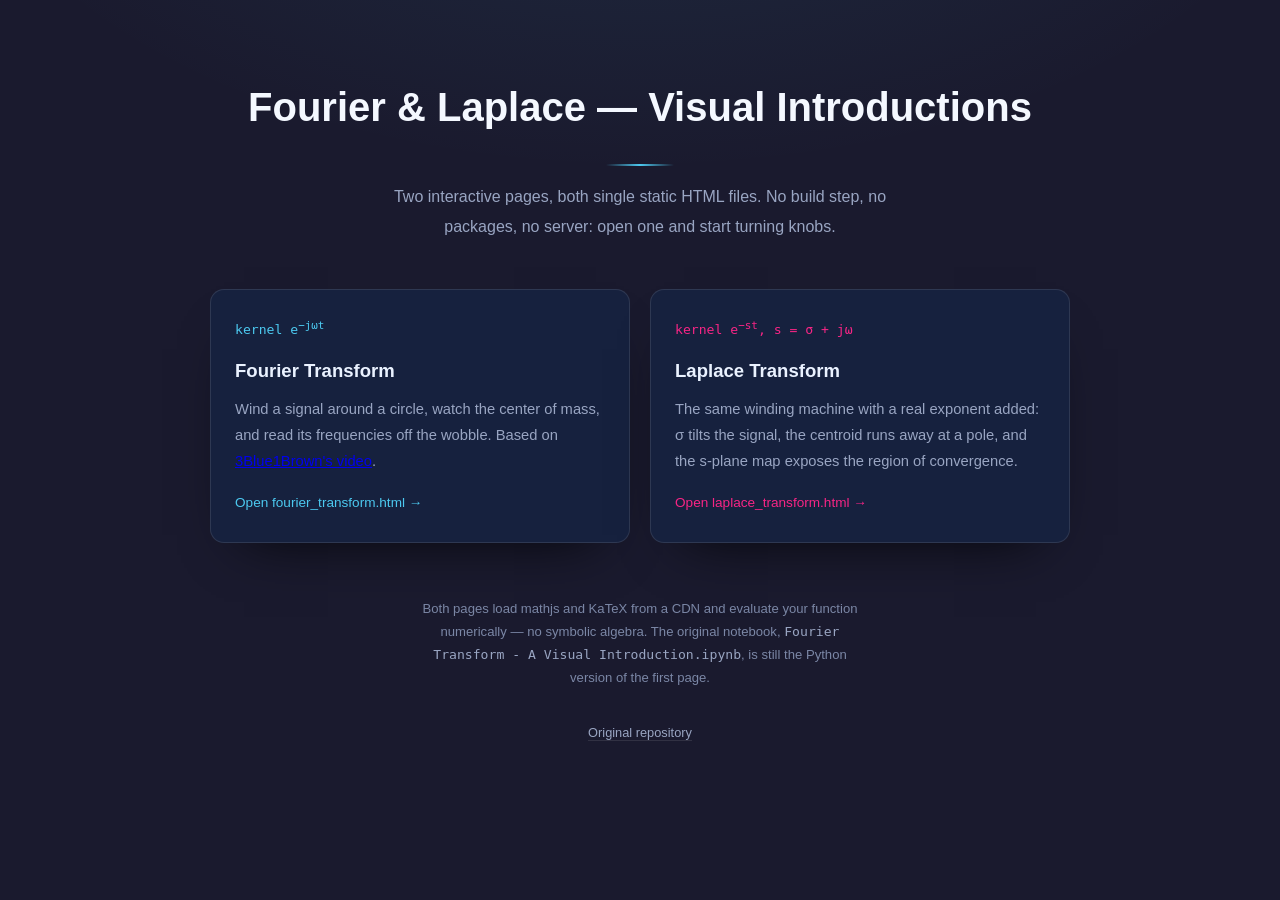
==== index.html @ 07bc9189 "Add the Laplace transform page; make the Fourier page two-sided Fourier page: default signal exp(-2*" ====
<!DOCTYPE html>
<html lang="en">
<head>
<meta charset="UTF-8">
<meta name="viewport" content="width=device-width, initial-scale=1.0">
<title>Fourier &amp; Laplace — Visual Introductions</title>
<style>
  :root {
    --bg: #1a1a2e;
    --surface: #16213e;
    --text: #e0e0e0;
    --text-dim: #99a5c2;
    --text-faint: #7b87a6;
    --accent: #4cc9f0;
    --accent2: #f72585;
    --hairline: rgba(255, 255, 255, 0.10);
    --radius: 14px;
    --serif: Georgia, 'Iowan Old Style', 'Palatino Linotype', 'Source Han Serif SC', 'Songti SC', serif;
    --sans: -apple-system, BlinkMacSystemFont, 'Segoe UI', 'Noto Sans SC', 'Microsoft YaHei', sans-serif;
    --mono: 'Cascadia Mono', Consolas, 'SFMono-Regular', monospace;
  }
  * { box-sizing: border-box; margin: 0; padding: 0; }
  html { scroll-behavior: smooth; -webkit-text-size-adjust: 100%; }
  body {
    font-family: var(--sans);
    background-color: var(--bg);
    background-image: radial-gradient(1000px 560px at 50% -220px, rgba(76, 201, 240, 0.10), transparent 70%);
    background-repeat: no-repeat;
    color: var(--text);
    line-height: 1.75; max-width: 940px; margin: 0 auto;
    padding: clamp(28px, 6vw, 72px) clamp(18px, 5vw, 40px) 96px;
    -webkit-font-smoothing: antialiased;
  }
  ::selection { background: rgba(76, 201, 240, 0.3); }
  h1 {
    font-size: clamp(1.8rem, 4.4vw, 2.5rem); font-weight: 600;
    text-align: center; color: #f4f8ff; margin: 0 0 16px;
  }
  h1::after {
    content: ''; display: block; width: 68px; height: 2px; border-radius: 2px;
    margin: 22px auto 0;
    background: linear-gradient(90deg, transparent, var(--accent), transparent);
  }
  .lead {
    text-align: center; color: var(--text-dim); font-size: 1rem;
    line-height: 1.85; max-width: 58ch; margin: 0 auto 3rem;
  }
  .cards { display: grid; gap: 20px; grid-template-columns: repeat(auto-fit, minmax(280px, 1fr)); }
  .card {
    position: relative;
    display: block; text-decoration: none; color: inherit;
    background: var(--surface); border: 1px solid var(--hairline);
    border-radius: var(--radius); padding: 26px 24px;
    box-shadow: 0 26px 55px -34px rgba(0, 0, 0, 0.95);
    transition: transform 0.16s, border-color 0.16s, box-shadow 0.2s;
  }
  .card:hover {
    transform: translateY(-2px);
    border-color: rgba(76, 201, 240, 0.45);
    box-shadow: 0 30px 60px -30px rgba(0, 0, 0, 1);
  }
  .card .kern {
    font-family: var(--mono); font-size: 0.82rem; color: var(--accent);
    margin-bottom: 12px;
  }
  .card.laplace .kern { color: var(--accent2); }
  .card h2 { font-size: 1.16rem; font-weight: 600; color: #eaf2ff; margin: 0 0 10px; }
  .card p { color: var(--text-dim); font-size: 0.92rem; margin: 0 0 14px; }
  .card .go { font-size: 0.85rem; color: var(--accent); text-decoration: none; }
  .card.laplace .go { color: var(--accent2); }
  /* .go stretches across the whole card, so the card acts as one big link
     without nesting one anchor inside another, which the parser splits apart */
  .card .go::after { content: ''; position: absolute; inset: 0; }
  .card p a { position: relative; z-index: 1; }
  .foot {
    margin: 3.4rem auto 0; text-align: center;
    font-size: 0.82rem; color: var(--text-faint); max-width: 62ch;
  }
  .foot code { font-family: var(--mono); color: var(--text-dim); }
  footer { margin-top: 2rem; text-align: center; font-size: 0.8rem; color: var(--text-faint); }
  footer a { color: var(--text-dim); text-decoration: none; border-bottom: 1px solid var(--hairline); }
  footer a:hover { color: var(--accent); }
  @media (prefers-reduced-motion: reduce) { * { transition: none !important; } }
</style>
</head>
<body>

<h1>Fourier &amp; Laplace — Visual Introductions</h1>
<p class="lead">
  Two interactive pages, both single static HTML files.
  No build step, no packages, no server: open one and start turning knobs.
</p>

<div class="cards">
  <div class="card">
    <div class="kern">kernel e<sup>−jωt</sup></div>
    <h2>Fourier Transform</h2>
    <p>
      Wind a signal around a circle, watch the center of mass, and read its frequencies off the wobble.
      Based on <a href="https://www.youtube.com/watch?v=spUNpyF58BY">3Blue1Brown's video</a>.
    </p>
    <a class="go" href="./fourier_transform.html">Open fourier_transform.html →</a>
  </div>
  <div class="card laplace">
    <div class="kern">kernel e<sup>−st</sup>, s = σ + jω</div>
    <h2>Laplace Transform</h2>
    <p>
      The same winding machine with a real exponent added: σ tilts the signal, the centroid runs away at a pole,
      and the s-plane map exposes the region of convergence.
    </p>
    <a class="go" href="./laplace_transform.html">Open laplace_transform.html →</a>
  </div>
</div>

<p class="foot">
  Both pages load mathjs and KaTeX from a CDN and evaluate your function numerically — no symbolic algebra.
  The original notebook, <code>Fourier Transform - A Visual Introduction.ipynb</code>, is still the Python version of the first page.
</p>

<footer>
  <a href="https://github.com/thatSaneKid/fourier-transform">Original repository</a>
</footer>

</body>
</html>
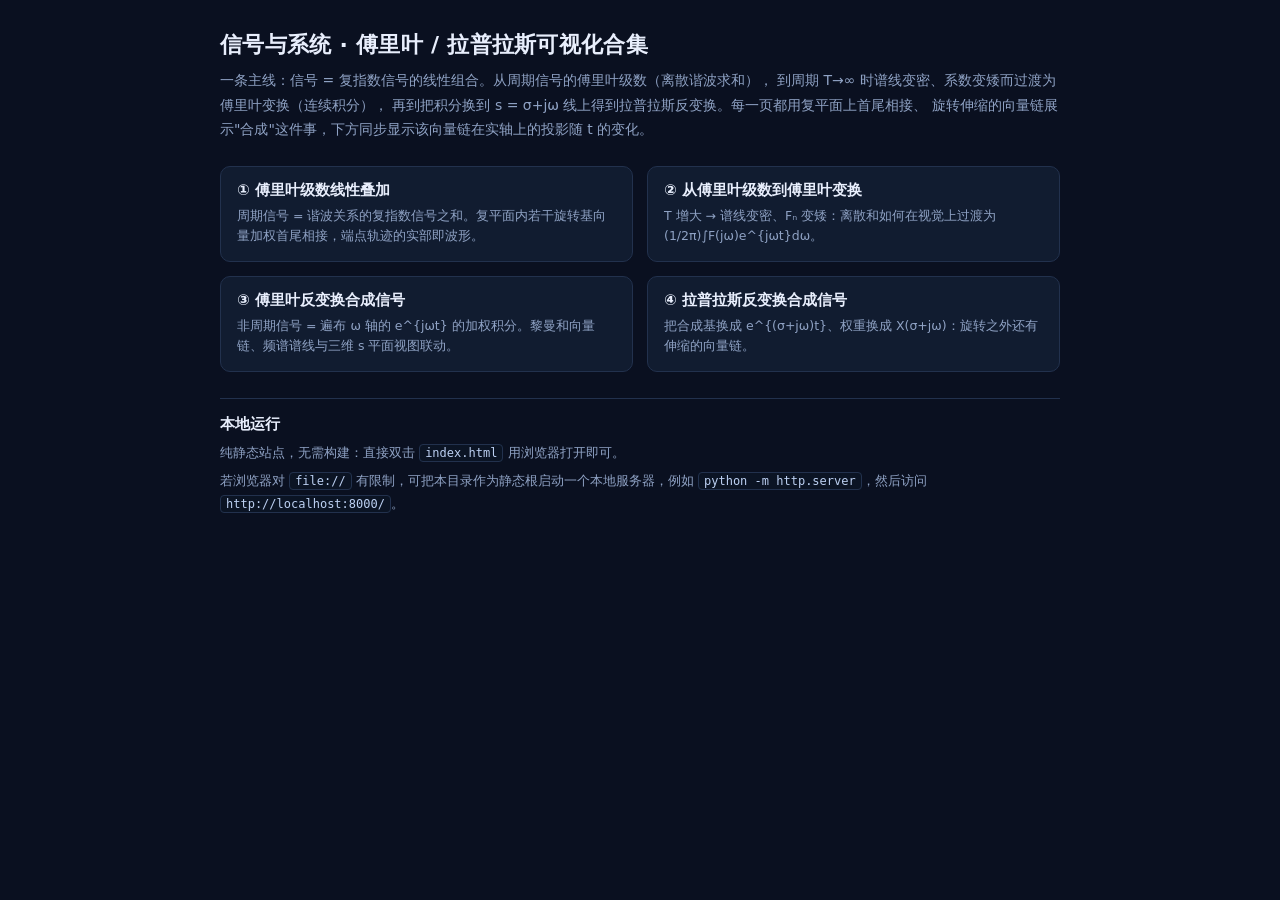
==== commit 46c057ac: "baseline: 4 monolith visualizations + shared skeleton (assets, index, README, LICENSE) + tools/check" ====
--- a/index.html
+++ b/index.html
@@ -1,125 +1,71 @@
 <!DOCTYPE html>
-<html lang="en">
+<html lang="zh-CN">
 <head>
 <meta charset="UTF-8">
-<meta name="viewport" content="width=device-width, initial-scale=1.0">
-<title>Fourier &amp; Laplace — Visual Introductions</title>
+<meta name="viewport" content="width=device-width, initial-scale=1">
+<title>信号与系统 · 傅里叶 / 拉普拉斯可视化合集</title>
+<meta name="description" content="四个交互可视化：傅里叶级数线性叠加、从傅里叶级数到傅里叶变换、傅里叶反变换合成信号、拉普拉斯反变换合成信号。">
+<meta property="og:title" content="信号与系统 · 傅里叶 / 拉普拉斯可视化合集">
+<meta property="og:description" content="用复平面上旋转伸缩的向量链，看信号如何由复指数信号线性组合 / 积分合成。">
+<meta property="og:type" content="website">
+<meta name="twitter:card" content="summary">
+<meta name="theme-color" content="#0a1020">
+<link rel="icon" href="data:image/svg+xml,%3Csvg xmlns='http://www.w3.org/2000/svg' viewBox='0 0 16 16'%3E%3Ccircle cx='8' cy='8' r='6' fill='none' stroke='%237fd1ff' stroke-width='1.6'/%3E%3Cline x1='8' y1='8' x2='12.5' y2='4.5' stroke='%23ff5d5d' stroke-width='1.6'/%3E%3C/svg%3E">
+<link rel="stylesheet" href="assets/common.css">
 <style>
-  :root {
-    --bg: #1a1a2e;
-    --surface: #16213e;
-    --text: #e0e0e0;
-    --text-dim: #99a5c2;
-    --text-faint: #7b87a6;
-    --accent: #4cc9f0;
-    --accent2: #f72585;
-    --hairline: rgba(255, 255, 255, 0.10);
-    --radius: 14px;
-    --serif: Georgia, 'Iowan Old Style', 'Palatino Linotype', 'Source Han Serif SC', 'Songti SC', serif;
-    --sans: -apple-system, BlinkMacSystemFont, 'Segoe UI', 'Noto Sans SC', 'Microsoft YaHei', sans-serif;
-    --mono: 'Cascadia Mono', Consolas, 'SFMono-Regular', monospace;
+  body{overflow:auto; display:block; height:auto; min-height:100%}
+  .hub{max-width:880px; margin:0 auto; padding:30px 20px 56px}
+  .hub h1{font-size:22px; margin:0 0 8px; letter-spacing:.3px}
+  .hub .lead{color:var(--dim); font-size:14px; line-height:1.75; margin:0 0 24px}
+  .cards{display:grid; grid-template-columns:1fr 1fr; gap:14px}
+  @media (max-width:760px){ .cards{grid-template-columns:1fr} }
+  a.card{
+    display:block; padding:14px 16px 15px; border:1px solid var(--line); border-radius:10px;
+    background:var(--panel); color:var(--fg); text-decoration:none;
   }
-  * { box-sizing: border-box; margin: 0; padding: 0; }
-  html { scroll-behavior: smooth; -webkit-text-size-adjust: 100%; }
-  body {
-    font-family: var(--sans);
-    background-color: var(--bg);
-    background-image: radial-gradient(1000px 560px at 50% -220px, rgba(76, 201, 240, 0.10), transparent 70%);
-    background-repeat: no-repeat;
-    color: var(--text);
-    line-height: 1.75; max-width: 940px; margin: 0 auto;
-    padding: clamp(28px, 6vw, 72px) clamp(18px, 5vw, 40px) 96px;
-    -webkit-font-smoothing: antialiased;
-  }
-  ::selection { background: rgba(76, 201, 240, 0.3); }
-  h1 {
-    font-size: clamp(1.8rem, 4.4vw, 2.5rem); font-weight: 600;
-    text-align: center; color: #f4f8ff; margin: 0 0 16px;
-  }
-  h1::after {
-    content: ''; display: block; width: 68px; height: 2px; border-radius: 2px;
-    margin: 22px auto 0;
-    background: linear-gradient(90deg, transparent, var(--accent), transparent);
-  }
-  .lead {
-    text-align: center; color: var(--text-dim); font-size: 1rem;
-    line-height: 1.85; max-width: 58ch; margin: 0 auto 3rem;
-  }
-  .cards { display: grid; gap: 20px; grid-template-columns: repeat(auto-fit, minmax(280px, 1fr)); }
-  .card {
-    position: relative;
-    display: block; text-decoration: none; color: inherit;
-    background: var(--surface); border: 1px solid var(--hairline);
-    border-radius: var(--radius); padding: 26px 24px;
-    box-shadow: 0 26px 55px -34px rgba(0, 0, 0, 0.95);
-    transition: transform 0.16s, border-color 0.16s, box-shadow 0.2s;
-  }
-  .card:hover {
-    transform: translateY(-2px);
-    border-color: rgba(76, 201, 240, 0.45);
-    box-shadow: 0 30px 60px -30px rgba(0, 0, 0, 1);
-  }
-  .card .kern {
-    font-family: var(--mono); font-size: 0.82rem; color: var(--accent);
-    margin-bottom: 12px;
-  }
-  .card.laplace .kern { color: var(--accent2); }
-  .card h2 { font-size: 1.16rem; font-weight: 600; color: #eaf2ff; margin: 0 0 10px; }
-  .card p { color: var(--text-dim); font-size: 0.92rem; margin: 0 0 14px; }
-  .card .go { font-size: 0.85rem; color: var(--accent); text-decoration: none; }
-  .card.laplace .go { color: var(--accent2); }
-  /* .go stretches across the whole card, so the card acts as one big link
-     without nesting one anchor inside another, which the parser splits apart */
-  .card .go::after { content: ''; position: absolute; inset: 0; }
-  .card p a { position: relative; z-index: 1; }
-  .foot {
-    margin: 3.4rem auto 0; text-align: center;
-    font-size: 0.82rem; color: var(--text-faint); max-width: 62ch;
-  }
-  .foot code { font-family: var(--mono); color: var(--text-dim); }
-  footer { margin-top: 2rem; text-align: center; font-size: 0.8rem; color: var(--text-faint); }
-  footer a { color: var(--text-dim); text-decoration: none; border-bottom: 1px solid var(--hairline); }
-  footer a:hover { color: var(--accent); }
-  @media (prefers-reduced-motion: reduce) { * { transition: none !important; } }
+  a.card:hover{border-color:#3d6bb0; background:#152540}
+  a.card b{display:block; font-size:15px; margin-bottom:6px}
+  a.card span{display:block; color:var(--dim); font-size:12.5px; line-height:1.6}
+  .hub section{margin-top:26px; padding-top:16px; border-top:1px solid var(--line)}
+  .hub h2{font-size:15px; margin:0 0 8px}
+  .hub section p{color:var(--dim); font-size:13px; line-height:1.75; margin:6px 0}
+  .hub code{background:#0b1424; border:1px solid var(--line); border-radius:4px; padding:1px 5px; font-size:12px; color:#bcd0f2}
 </style>
 </head>
 <body>
-
-<h1>Fourier &amp; Laplace — Visual Introductions</h1>
-<p class="lead">
-  Two interactive pages, both single static HTML files.
-  No build step, no packages, no server: open one and start turning knobs.
-</p>
-
-<div class="cards">
-  <div class="card">
-    <div class="kern">kernel e<sup>−jωt</sup></div>
-    <h2>Fourier Transform</h2>
-    <p>
-      Wind a signal around a circle, watch the center of mass, and read its frequencies off the wobble.
-      Based on <a href="https://www.youtube.com/watch?v=spUNpyF58BY">3Blue1Brown's video</a>.
-    </p>
-    <a class="go" href="./fourier_transform.html">Open fourier_transform.html →</a>
+<noscript><div class="jsmissing">本合集的四个可视化均依赖 JavaScript 绘制画布，请启用 JavaScript 后刷新。</div></noscript>
+<div class="hub">
+  <h1>信号与系统 · 傅里叶 / 拉普拉斯可视化合集</h1>
+  <p class="lead">
+    一条主线：信号 = 复指数信号的线性组合。从周期信号的傅里叶级数（离散谐波求和），
+    到周期 T→∞ 时谱线变密、系数变矮而过渡为傅里叶变换（连续积分），
+    再到把积分换到 s = σ+jω 线上得到拉普拉斯反变换。每一页都用复平面上首尾相接、
+    旋转伸缩的向量链展示"合成"这件事，下方同步显示该向量链在实轴上的投影随 t 的变化。
+  </p>
+  <div class="cards">
+    <a class="card" href="Fourier_series_linear_superposition.html">
+      <b>① 傅里叶级数线性叠加</b>
+      <span>周期信号 = 谐波关系的复指数信号之和。复平面内若干旋转基向量加权首尾相接，端点轨迹的实部即波形。</span>
+    </a>
+    <a class="card" href="From_Fourier_series_to_Fourier_transform.html">
+      <b>② 从傅里叶级数到傅里叶变换</b>
+      <span>T 增大 → 谱线变密、Fₙ 变矮：离散和如何在视觉上过渡为 (1/2π)∫F(jω)e^{jωt}dω。</span>
+    </a>
+    <a class="card" href="Fourier_inverse_transform_synthesis.html">
+      <b>③ 傅里叶反变换合成信号</b>
+      <span>非周期信号 = 遍布 ω 轴的 e^{jωt} 的加权积分。黎曼和向量链、频谱谱线与三维 s 平面视图联动。</span>
+    </a>
+    <a class="card" href="Laplace_inverse_transform_synthesis.html">
+      <b>④ 拉普拉斯反变换合成信号</b>
+      <span>把合成基换成 e^{(σ+jω)t}、权重换成 X(σ+jω)：旋转之外还有伸缩的向量链。</span>
+    </a>
   </div>
-  <div class="card laplace">
-    <div class="kern">kernel e<sup>−st</sup>, s = σ + jω</div>
-    <h2>Laplace Transform</h2>
-    <p>
-      The same winding machine with a real exponent added: σ tilts the signal, the centroid runs away at a pole,
-      and the s-plane map exposes the region of convergence.
-    </p>
-    <a class="go" href="./laplace_transform.html">Open laplace_transform.html →</a>
-  </div>
+  <section>
+    <h2>本地运行</h2>
+    <p>纯静态站点，无需构建：直接双击 <code>index.html</code> 用浏览器打开即可。</p>
+    <p>若浏览器对 <code>file://</code> 有限制，可把本目录作为静态根启动一个本地服务器，例如 <code>python -m http.server</code>，然后访问 <code>http://localhost:8000/</code>。</p>
+  </section>
 </div>
-
-<p class="foot">
-  Both pages load mathjs and KaTeX from a CDN and evaluate your function numerically — no symbolic algebra.
-  The original notebook, <code>Fourier Transform - A Visual Introduction.ipynb</code>, is still the Python version of the first page.
-</p>
-
-<footer>
-  <a href="https://github.com/thatSaneKid/fourier-transform">Original repository</a>
-</footer>
-
+<script src="assets/common.js"></script>
 </body>
 </html>
--- a/assets/common.css
+++ b/assets/common.css
@@ -0,0 +1,68 @@
+/* 共享样式：提取自四个可视化页面的公共 <style> 块，另附无障碍与错误提示样式。
+   各页面壳 HTML 在 <head> 中 <link rel="stylesheet" href="assets/common.css">。 */
+  :root{
+    --bg:#0a1020; --panel:#111c30; --panel2:#0e1626; --line:#22314d;
+    --fg:#e8eefc; --dim:#8fa2c4; --accent:#ff5d5d; --accent2:#7fd1ff;
+  }
+  *{box-sizing:border-box}
+  html,body{height:100%}
+  body{
+    margin:0; background:var(--bg); color:var(--fg);
+    font-family:"Segoe UI","Microsoft YaHei",system-ui,sans-serif;
+    display:flex; flex-direction:column; overflow:hidden;
+  }
+  header{padding:10px 16px 8px; border-bottom:1px solid var(--line); flex:none}
+  header h1{margin:0; font-size:17px; font-weight:600; letter-spacing:.3px}
+  .formula{margin-top:5px; font-size:14px; color:#cfe0ff; font-family:"Cambria Math",Georgia,serif}
+  .formula sub,.formula sup{font-size:10px}
+  .formula .hl{color:var(--accent)}
+  main{flex:1; display:flex; min-height:0}
+  .stage{flex:1; position:relative; min-width:0}
+  #cv{position:absolute; inset:0; width:100%; height:100%; display:block}
+  aside{
+    flex:none; width:336px; overflow-y:auto; padding:12px 14px 20px;
+    border-left:1px solid var(--line); background:var(--panel);
+  }
+  aside section{margin-bottom:14px; padding-bottom:12px; border-bottom:1px solid var(--line)}
+  aside section:last-child{border-bottom:none}
+  .cap{font-size:11px; color:var(--dim); text-transform:uppercase; letter-spacing:1px; margin:0 0 8px}
+  label.row{display:flex; align-items:center; gap:8px; margin:7px 0; font-size:13px}
+  label.row > span:first-child{flex:none; width:74px; color:var(--dim)}
+  select,input[type=range]{flex:1; min-width:0}
+  select,input[type=number]{
+    background:#0b1424; color:var(--fg); border:1px solid var(--line);
+    border-radius:5px; padding:4px 6px; font-size:13px; font-family:inherit;
+  }
+  input[type=range]{accent-color:var(--accent2); height:20px}
+  .val{flex:none; min-width:52px; text-align:right; font-variant-numeric:tabular-nums; font-size:12.5px; color:#bcd0f2}
+  .btns{display:flex; gap:8px; flex-wrap:wrap}
+  button{
+    background:#16233c; color:var(--fg); border:1px solid var(--line); border-radius:6px;
+    padding:6px 11px; font-size:13px; cursor:pointer; font-family:inherit;
+  }
+  button:hover{background:#1d2e4d; border-color:#33507f}
+  button.primary{background:#20355c; border-color:#3d6bb0}
+  .checks{display:grid; grid-template-columns:1fr 1fr; gap:5px 8px; font-size:12.5px}
+  .checks label{display:flex; align-items:center; gap:5px; color:#c8d6f0; cursor:pointer}
+  .ro{display:grid; grid-template-columns:auto 1fr; gap:3px 10px; font-size:12.5px; font-variant-numeric:tabular-nums}
+  .ro b{color:var(--dim); font-weight:500}
+  .note{font-size:11.5px; color:var(--dim); line-height:1.55; margin:6px 0 0}
+  @media (max-width:900px){
+    body{overflow:auto}
+    main{flex-direction:column}
+    .stage{height:70vh; flex:none}
+    aside{width:auto; border-left:none; border-top:1px solid var(--line)}
+  }
+
+  /* —— 以下为共享层追加 —— */
+  #cv{touch-action:none}
+  button:focus-visible,select:focus-visible,input:focus-visible,[tabindex]:focus-visible{
+    outline:2px solid #7fd1ff; outline-offset:2px;
+  }
+  .errbar{
+    position:fixed; left:0; right:0; top:0; z-index:99;
+    background:#7a1d1d; color:#ffe3e3; padding:8px 14px;
+    font-size:13px; display:none; white-space:pre-wrap;
+  }
+  .errbar.on{display:block}
+  .jsmissing{padding:14px 18px; background:#7a4d1d; color:#ffe9d0; font-size:14px}
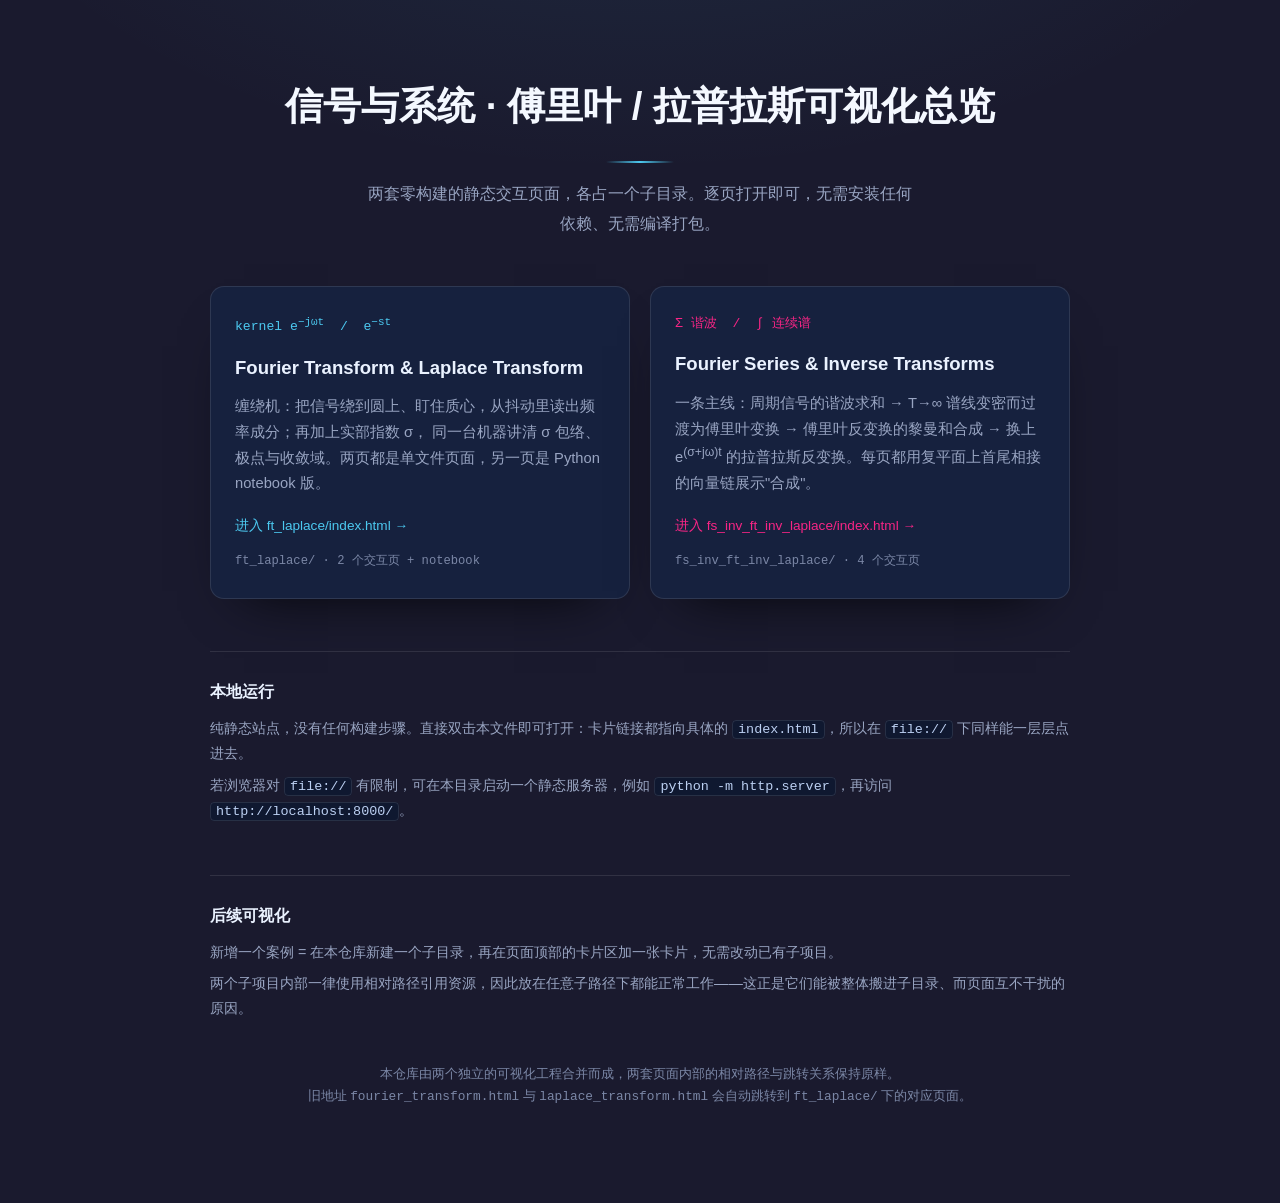
==== commit edadbfd3: "Add root overview page, legacy redirect stubs, repo README; sync subproject docs The two formerly in" ====
--- a/index.html
+++ b/index.html
@@ -2,70 +2,142 @@
 <html lang="zh-CN">
 <head>
 <meta charset="UTF-8">
-<meta name="viewport" content="width=device-width, initial-scale=1">
-<title>信号与系统 · 傅里叶 / 拉普拉斯可视化合集</title>
-<meta name="description" content="四个交互可视化：傅里叶级数线性叠加、从傅里叶级数到傅里叶变换、傅里叶反变换合成信号、拉普拉斯反变换合成信号。">
-<meta property="og:title" content="信号与系统 · 傅里叶 / 拉普拉斯可视化合集">
-<meta property="og:description" content="用复平面上旋转伸缩的向量链，看信号如何由复指数信号线性组合 / 积分合成。">
-<meta property="og:type" content="website">
-<meta name="twitter:card" content="summary">
-<meta name="theme-color" content="#0a1020">
-<link rel="icon" href="data:image/svg+xml,%3Csvg xmlns='http://www.w3.org/2000/svg' viewBox='0 0 16 16'%3E%3Ccircle cx='8' cy='8' r='6' fill='none' stroke='%237fd1ff' stroke-width='1.6'/%3E%3Cline x1='8' y1='8' x2='12.5' y2='4.5' stroke='%23ff5d5d' stroke-width='1.6'/%3E%3C/svg%3E">
-<link rel="stylesheet" href="assets/common.css">
+<meta name="viewport" content="width=device-width, initial-scale=1.0">
+<title>信号与系统 · 傅里叶 / 拉普拉斯可视化总览</title>
+<meta name="description" content="两套零构建的静态交互可视化：傅里叶变换与拉普拉斯变换，傅里叶级数与傅里叶/拉普拉斯反变换。">
+<meta name="theme-color" content="#1a1a2e">
 <style>
-  body{overflow:auto; display:block; height:auto; min-height:100%}
-  .hub{max-width:880px; margin:0 auto; padding:30px 20px 56px}
-  .hub h1{font-size:22px; margin:0 0 8px; letter-spacing:.3px}
-  .hub .lead{color:var(--dim); font-size:14px; line-height:1.75; margin:0 0 24px}
-  .cards{display:grid; grid-template-columns:1fr 1fr; gap:14px}
-  @media (max-width:760px){ .cards{grid-template-columns:1fr} }
-  a.card{
-    display:block; padding:14px 16px 15px; border:1px solid var(--line); border-radius:10px;
-    background:var(--panel); color:var(--fg); text-decoration:none;
+  :root {
+    --bg: #1a1a2e;
+    --surface: #16213e;
+    --text: #e0e0e0;
+    --text-dim: #99a5c2;
+    --text-faint: #7b87a6;
+    --accent: #4cc9f0;
+    --accent2: #f72585;
+    --hairline: rgba(255, 255, 255, 0.10);
+    --radius: 14px;
+    --serif: Georgia, 'Iowan Old Style', 'Palatino Linotype', 'Source Han Serif SC', 'Songti SC', serif;
+    --sans: -apple-system, BlinkMacSystemFont, 'Segoe UI', 'Noto Sans SC', 'Microsoft YaHei', sans-serif;
+    --mono: 'Cascadia Mono', Consolas, 'SFMono-Regular', monospace;
   }
-  a.card:hover{border-color:#3d6bb0; background:#152540}
-  a.card b{display:block; font-size:15px; margin-bottom:6px}
-  a.card span{display:block; color:var(--dim); font-size:12.5px; line-height:1.6}
-  .hub section{margin-top:26px; padding-top:16px; border-top:1px solid var(--line)}
-  .hub h2{font-size:15px; margin:0 0 8px}
-  .hub section p{color:var(--dim); font-size:13px; line-height:1.75; margin:6px 0}
-  .hub code{background:#0b1424; border:1px solid var(--line); border-radius:4px; padding:1px 5px; font-size:12px; color:#bcd0f2}
+  * { box-sizing: border-box; margin: 0; padding: 0; }
+  html { scroll-behavior: smooth; -webkit-text-size-adjust: 100%; }
+  body {
+    font-family: var(--sans);
+    background-color: var(--bg);
+    background-image: radial-gradient(1000px 560px at 50% -220px, rgba(76, 201, 240, 0.10), transparent 70%);
+    background-repeat: no-repeat;
+    color: var(--text);
+    line-height: 1.75; max-width: 940px; margin: 0 auto;
+    padding: clamp(28px, 6vw, 72px) clamp(18px, 5vw, 40px) 96px;
+    -webkit-font-smoothing: antialiased;
+  }
+  ::selection { background: rgba(76, 201, 240, 0.3); }
+  h1 {
+    font-size: clamp(1.7rem, 4.2vw, 2.4rem); font-weight: 600;
+    text-align: center; color: #f4f8ff; margin: 0 0 16px;
+  }
+  h1::after {
+    content: ''; display: block; width: 68px; height: 2px; border-radius: 2px;
+    margin: 22px auto 0;
+    background: linear-gradient(90deg, transparent, var(--accent), transparent);
+  }
+  .lead {
+    text-align: center; color: var(--text-dim); font-size: 1rem;
+    line-height: 1.85; max-width: 62ch; margin: 0 auto 3rem;
+  }
+  .cards { display: grid; gap: 20px; grid-template-columns: repeat(auto-fit, minmax(300px, 1fr)); }
+  .card {
+    position: relative;
+    display: block; text-decoration: none; color: inherit;
+    background: var(--surface); border: 1px solid var(--hairline);
+    border-radius: var(--radius); padding: 26px 24px;
+    box-shadow: 0 26px 55px -34px rgba(0, 0, 0, 0.95);
+    transition: transform 0.16s, border-color 0.16s, box-shadow 0.2s;
+  }
+  .card:hover {
+    transform: translateY(-2px);
+    border-color: rgba(76, 201, 240, 0.45);
+    box-shadow: 0 30px 60px -30px rgba(0, 0, 0, 1);
+  }
+  .card .kern {
+    font-family: var(--mono); font-size: 0.82rem; color: var(--accent);
+    margin-bottom: 12px;
+  }
+  .card.series .kern { color: var(--accent2); }
+  .card h2 { font-size: 1.16rem; font-weight: 600; color: #eaf2ff; margin: 0 0 10px; }
+  .card p { color: var(--text-dim); font-size: 0.92rem; margin: 0 0 14px; }
+  .card .go { font-size: 0.85rem; color: var(--accent); text-decoration: none; }
+  .card.series .go { color: var(--accent2); }
+  /* .go stretches across the whole card, so the card acts as one big link
+     without nesting one anchor inside another, which the parser splits apart */
+  .card .go::after { content: ''; position: absolute; inset: 0; }
+  .card .path {
+    display: block; margin-top: 12px; font-family: var(--mono);
+    font-size: 0.76rem; color: var(--text-faint);
+  }
+  section {
+    margin-top: 3.2rem; padding-top: 1.6rem; border-top: 1px solid var(--hairline);
+  }
+  section h2 { font-size: 1.02rem; font-weight: 600; color: #eaf2ff; margin: 0 0 10px; }
+  section p { color: var(--text-dim); font-size: 0.9rem; margin: 6px 0; }
+  section code {
+    font-family: var(--mono); font-size: 0.84rem; color: #bcd0f2;
+    background: #0f1830; border: 1px solid var(--hairline); border-radius: 4px; padding: 1px 5px;
+  }
+  section a { color: var(--text-dim); text-decoration: none; border-bottom: 1px solid var(--hairline); }
+  section a:hover { color: var(--accent); }
+  footer { margin-top: 2.6rem; text-align: center; font-size: 0.8rem; color: var(--text-faint); }
+  @media (prefers-reduced-motion: reduce) { * { transition: none !important; } }
 </style>
 </head>
 <body>
-<noscript><div class="jsmissing">本合集的四个可视化均依赖 JavaScript 绘制画布，请启用 JavaScript 后刷新。</div></noscript>
-<div class="hub">
-  <h1>信号与系统 · 傅里叶 / 拉普拉斯可视化合集</h1>
-  <p class="lead">
-    一条主线：信号 = 复指数信号的线性组合。从周期信号的傅里叶级数（离散谐波求和），
-    到周期 T→∞ 时谱线变密、系数变矮而过渡为傅里叶变换（连续积分），
-    再到把积分换到 s = σ+jω 线上得到拉普拉斯反变换。每一页都用复平面上首尾相接、
-    旋转伸缩的向量链展示"合成"这件事，下方同步显示该向量链在实轴上的投影随 t 的变化。
-  </p>
-  <div class="cards">
-    <a class="card" href="Fourier_series_linear_superposition.html">
-      <b>① 傅里叶级数线性叠加</b>
-      <span>周期信号 = 谐波关系的复指数信号之和。复平面内若干旋转基向量加权首尾相接，端点轨迹的实部即波形。</span>
-    </a>
-    <a class="card" href="From_Fourier_series_to_Fourier_transform.html">
-      <b>② 从傅里叶级数到傅里叶变换</b>
-      <span>T 增大 → 谱线变密、Fₙ 变矮：离散和如何在视觉上过渡为 (1/2π)∫F(jω)e^{jωt}dω。</span>
-    </a>
-    <a class="card" href="Fourier_inverse_transform_synthesis.html">
-      <b>③ 傅里叶反变换合成信号</b>
-      <span>非周期信号 = 遍布 ω 轴的 e^{jωt} 的加权积分。黎曼和向量链、频谱谱线与三维 s 平面视图联动。</span>
-    </a>
-    <a class="card" href="Laplace_inverse_transform_synthesis.html">
-      <b>④ 拉普拉斯反变换合成信号</b>
-      <span>把合成基换成 e^{(σ+jω)t}、权重换成 X(σ+jω)：旋转之外还有伸缩的向量链。</span>
-    </a>
+
+<h1>信号与系统 · 傅里叶 / 拉普拉斯可视化总览</h1>
+<p class="lead">
+  两套零构建的静态交互页面，各占一个子目录。逐页打开即可，无需安装任何依赖、无需编译打包。
+</p>
+
+<div class="cards">
+  <div class="card">
+    <div class="kern">kernel e<sup>−jωt</sup> &nbsp;/&nbsp; e<sup>−st</sup></div>
+    <h2>Fourier Transform &amp; Laplace Transform</h2>
+    <p>
+      缠绕机：把信号绕到圆上、盯住质心，从抖动里读出频率成分；再加上实部指数 σ，
+      同一台机器讲清 σ 包络、极点与收敛域。两页都是单文件页面，另一页是 Python notebook 版。
+    </p>
+    <a class="go" href="./ft_laplace/index.html">进入 ft_laplace/index.html →</a>
+    <span class="path">ft_laplace/ · 2 个交互页 + notebook</span>
   </div>
-  <section>
-    <h2>本地运行</h2>
-    <p>纯静态站点，无需构建：直接双击 <code>index.html</code> 用浏览器打开即可。</p>
-    <p>若浏览器对 <code>file://</code> 有限制，可把本目录作为静态根启动一个本地服务器，例如 <code>python -m http.server</code>，然后访问 <code>http://localhost:8000/</code>。</p>
-  </section>
+  <div class="card series">
+    <div class="kern">Σ 谐波 &nbsp;/&nbsp; ∫ 连续谱</div>
+    <h2>Fourier Series &amp; Inverse Transforms</h2>
+    <p>
+      一条主线：周期信号的谐波求和 → T→∞ 谱线变密而过渡为傅里叶变换 → 傅里叶反变换的黎曼和合成
+      → 换上 e<sup>(σ+jω)t</sup> 的拉普拉斯反变换。每页都用复平面上首尾相接的向量链展示"合成"。
+    </p>
+    <a class="go" href="./fs_inv_ft_inv_laplace/index.html">进入 fs_inv_ft_inv_laplace/index.html →</a>
+    <span class="path">fs_inv_ft_inv_laplace/ · 4 个交互页</span>
+  </div>
 </div>
-<script src="assets/common.js"></script>
+
+<section>
+  <h2>本地运行</h2>
+  <p>纯静态站点，没有任何构建步骤。直接双击本文件即可打开：卡片链接都指向具体的 <code>index.html</code>，所以在 <code>file://</code> 下同样能一层层点进去。</p>
+  <p>若浏览器对 <code>file://</code> 有限制，可在本目录启动一个静态服务器，例如 <code>python -m http.server</code>，再访问 <code>http://localhost:8000/</code>。</p>
+</section>
+
+<section>
+  <h2>后续可视化</h2>
+  <p>新增一个案例 = 在本仓库新建一个子目录，再在页面顶部的卡片区加一张卡片，无需改动已有子项目。</p>
+  <p>两个子项目内部一律使用相对路径引用资源，因此放在任意子路径下都能正常工作——这正是它们能被整体搬进子目录、而页面互不干扰的原因。</p>
+</section>
+
+<footer>
+  本仓库由两个独立的可视化工程合并而成，两套页面内部的相对路径与跳转关系保持原样。<br>
+  旧地址 <code>fourier_transform.html</code> 与 <code>laplace_transform.html</code> 会自动跳转到 <code>ft_laplace/</code> 下的对应页面。
+</footer>
+
 </body>
 </html>
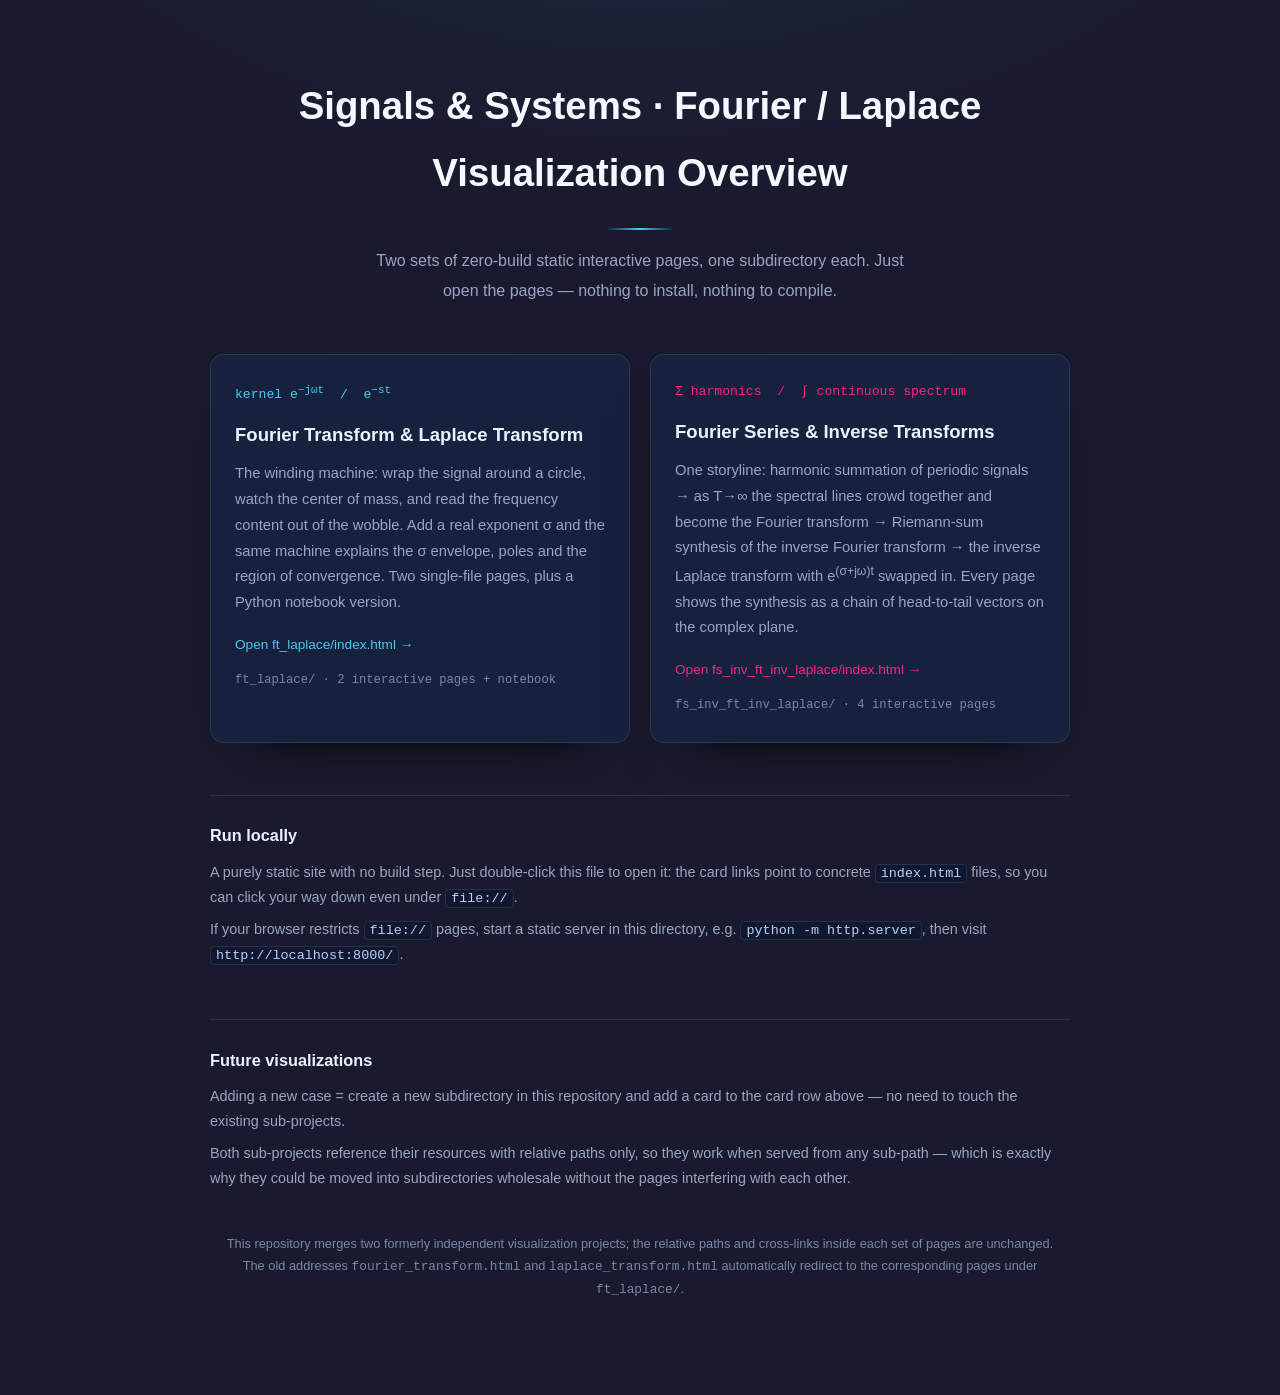
==== commit 05e04d51: "English UI across all pages; typeset displayed formulas in TeX - Translate all page-visible text to " ====
--- a/index.html
+++ b/index.html
@@ -1,10 +1,10 @@
 <!DOCTYPE html>
-<html lang="zh-CN">
+<html lang="en">
 <head>
 <meta charset="UTF-8">
 <meta name="viewport" content="width=device-width, initial-scale=1.0">
-<title>信号与系统 · 傅里叶 / 拉普拉斯可视化总览</title>
-<meta name="description" content="两套零构建的静态交互可视化：傅里叶变换与拉普拉斯变换，傅里叶级数与傅里叶/拉普拉斯反变换。">
+<title>Signals &amp; Systems · Fourier / Laplace Visualization Overview</title>
+<meta name="description" content="Two sets of zero-build static interactive visualizations: the Fourier transform and the Laplace transform, Fourier series and the inverse Fourier/Laplace transforms.">
 <meta name="theme-color" content="#1a1a2e">
 <style>
   :root {
@@ -94,9 +94,9 @@
 </head>
 <body>
 
-<h1>信号与系统 · 傅里叶 / 拉普拉斯可视化总览</h1>
+<h1>Signals &amp; Systems · Fourier / Laplace Visualization Overview</h1>
 <p class="lead">
-  两套零构建的静态交互页面，各占一个子目录。逐页打开即可，无需安装任何依赖、无需编译打包。
+  Two sets of zero-build static interactive pages, one subdirectory each. Just open the pages — nothing to install, nothing to compile.
 </p>
 
 <div class="cards">
@@ -104,39 +104,41 @@
     <div class="kern">kernel e<sup>−jωt</sup> &nbsp;/&nbsp; e<sup>−st</sup></div>
     <h2>Fourier Transform &amp; Laplace Transform</h2>
     <p>
-      缠绕机：把信号绕到圆上、盯住质心，从抖动里读出频率成分；再加上实部指数 σ，
-      同一台机器讲清 σ 包络、极点与收敛域。两页都是单文件页面，另一页是 Python notebook 版。
+      The winding machine: wrap the signal around a circle, watch the center of mass,
+      and read the frequency content out of the wobble. Add a real exponent σ and the same
+      machine explains the σ envelope, poles and the region of convergence. Two single-file pages, plus a Python notebook version.
     </p>
-    <a class="go" href="./ft_laplace/index.html">进入 ft_laplace/index.html →</a>
-    <span class="path">ft_laplace/ · 2 个交互页 + notebook</span>
+    <a class="go" href="./ft_laplace/index.html">Open ft_laplace/index.html →</a>
+    <span class="path">ft_laplace/ · 2 interactive pages + notebook</span>
   </div>
   <div class="card series">
-    <div class="kern">Σ 谐波 &nbsp;/&nbsp; ∫ 连续谱</div>
+    <div class="kern">Σ harmonics &nbsp;/&nbsp; ∫ continuous spectrum</div>
     <h2>Fourier Series &amp; Inverse Transforms</h2>
     <p>
-      一条主线：周期信号的谐波求和 → T→∞ 谱线变密而过渡为傅里叶变换 → 傅里叶反变换的黎曼和合成
-      → 换上 e<sup>(σ+jω)t</sup> 的拉普拉斯反变换。每页都用复平面上首尾相接的向量链展示"合成"。
+      One storyline: harmonic summation of periodic signals → as T→∞ the spectral lines crowd together
+      and become the Fourier transform → Riemann-sum synthesis of the inverse Fourier transform
+      → the inverse Laplace transform with e<sup>(σ+jω)t</sup> swapped in. Every page shows the synthesis as a chain of head-to-tail vectors on the complex plane.
     </p>
-    <a class="go" href="./fs_inv_ft_inv_laplace/index.html">进入 fs_inv_ft_inv_laplace/index.html →</a>
-    <span class="path">fs_inv_ft_inv_laplace/ · 4 个交互页</span>
+    <a class="go" href="./fs_inv_ft_inv_laplace/index.html">Open fs_inv_ft_inv_laplace/index.html →</a>
+    <span class="path">fs_inv_ft_inv_laplace/ · 4 interactive pages</span>
   </div>
 </div>
 
 <section>
-  <h2>本地运行</h2>
-  <p>纯静态站点，没有任何构建步骤。直接双击本文件即可打开：卡片链接都指向具体的 <code>index.html</code>，所以在 <code>file://</code> 下同样能一层层点进去。</p>
-  <p>若浏览器对 <code>file://</code> 有限制，可在本目录启动一个静态服务器，例如 <code>python -m http.server</code>，再访问 <code>http://localhost:8000/</code>。</p>
+  <h2>Run locally</h2>
+  <p>A purely static site with no build step. Just double-click this file to open it: the card links point to concrete <code>index.html</code> files, so you can click your way down even under <code>file://</code>.</p>
+  <p>If your browser restricts <code>file://</code> pages, start a static server in this directory, e.g. <code>python -m http.server</code>, then visit <code>http://localhost:8000/</code>.</p>
 </section>
 
 <section>
-  <h2>后续可视化</h2>
-  <p>新增一个案例 = 在本仓库新建一个子目录，再在页面顶部的卡片区加一张卡片，无需改动已有子项目。</p>
-  <p>两个子项目内部一律使用相对路径引用资源，因此放在任意子路径下都能正常工作——这正是它们能被整体搬进子目录、而页面互不干扰的原因。</p>
+  <h2>Future visualizations</h2>
+  <p>Adding a new case = create a new subdirectory in this repository and add a card to the card row above — no need to touch the existing sub-projects.</p>
+  <p>Both sub-projects reference their resources with relative paths only, so they work when served from any sub-path — which is exactly why they could be moved into subdirectories wholesale without the pages interfering with each other.</p>
 </section>
 
 <footer>
-  本仓库由两个独立的可视化工程合并而成，两套页面内部的相对路径与跳转关系保持原样。<br>
-  旧地址 <code>fourier_transform.html</code> 与 <code>laplace_transform.html</code> 会自动跳转到 <code>ft_laplace/</code> 下的对应页面。
+  This repository merges two formerly independent visualization projects; the relative paths and cross-links inside each set of pages are unchanged.<br>
+  The old addresses <code>fourier_transform.html</code> and <code>laplace_transform.html</code> automatically redirect to the corresponding pages under <code>ft_laplace/</code>.
 </footer>
 
 </body>
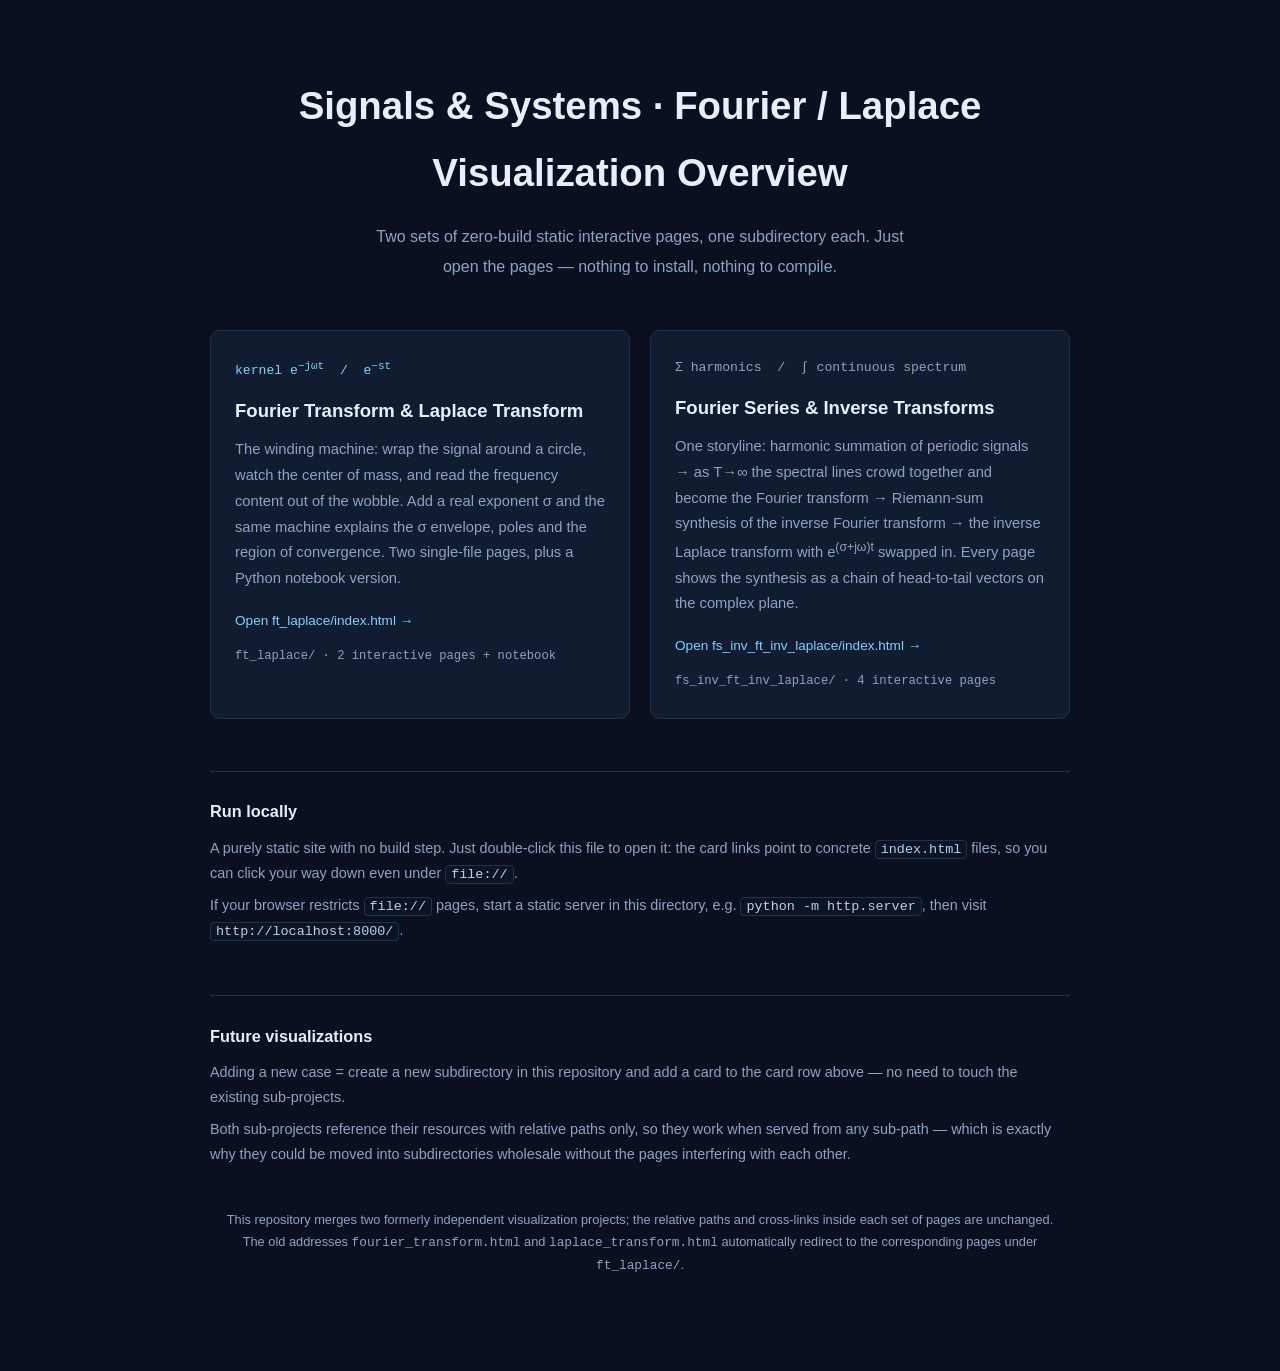
==== commit 9c28aff6: "Second release" ====
--- a/index.html
+++ b/index.html
@@ -5,18 +5,19 @@
 <meta name="viewport" content="width=device-width, initial-scale=1.0">
 <title>Signals &amp; Systems · Fourier / Laplace Visualization Overview</title>
 <meta name="description" content="Two sets of zero-build static interactive visualizations: the Fourier transform and the Laplace transform, Fourier series and the inverse Fourier/Laplace transforms.">
-<meta name="theme-color" content="#1a1a2e">
+<meta name="theme-color" content="#0a1020">
+<link rel="icon" href="data:image/svg+xml,%3Csvg xmlns='http://www.w3.org/2000/svg' viewBox='0 0 16 16'%3E%3Ccircle cx='8' cy='8' r='6' fill='none' stroke='%237fd1ff' stroke-width='1.6'/%3E%3Cline x1='8' y1='8' x2='12.5' y2='4.5' stroke='%23ff5d5d' stroke-width='1.6'/%3E%3C/svg%3E">
 <style>
   :root {
-    --bg: #1a1a2e;
-    --surface: #16213e;
-    --text: #e0e0e0;
-    --text-dim: #99a5c2;
-    --text-faint: #7b87a6;
-    --accent: #4cc9f0;
-    --accent2: #f72585;
-    --hairline: rgba(255, 255, 255, 0.10);
-    --radius: 14px;
+    --bg: #0a1020;
+    --surface: #111c30;
+    --text: #e8eefc;
+    --text-dim: #8fa2c4;
+    --text-faint: #8fa2c4;
+    --accent: #7fd1ff;
+    --accent2: #ff5d5d;
+    --hairline: #22314d;
+    --radius: 10px;
     --serif: Georgia, 'Iowan Old Style', 'Palatino Linotype', 'Source Han Serif SC', 'Songti SC', serif;
     --sans: -apple-system, BlinkMacSystemFont, 'Segoe UI', 'Noto Sans SC', 'Microsoft YaHei', sans-serif;
     --mono: 'Cascadia Mono', Consolas, 'SFMono-Regular', monospace;
@@ -26,22 +27,15 @@
   body {
     font-family: var(--sans);
     background-color: var(--bg);
-    background-image: radial-gradient(1000px 560px at 50% -220px, rgba(76, 201, 240, 0.10), transparent 70%);
-    background-repeat: no-repeat;
     color: var(--text);
     line-height: 1.75; max-width: 940px; margin: 0 auto;
     padding: clamp(28px, 6vw, 72px) clamp(18px, 5vw, 40px) 96px;
     -webkit-font-smoothing: antialiased;
   }
-  ::selection { background: rgba(76, 201, 240, 0.3); }
+  ::selection { background: rgba(127, 209, 255, 0.3); }
   h1 {
     font-size: clamp(1.7rem, 4.2vw, 2.4rem); font-weight: 600;
-    text-align: center; color: #f4f8ff; margin: 0 0 16px;
-  }
-  h1::after {
-    content: ''; display: block; width: 68px; height: 2px; border-radius: 2px;
-    margin: 22px auto 0;
-    background: linear-gradient(90deg, transparent, var(--accent), transparent);
+    text-align: center; color: #e8eefc; margin: 0 0 16px;
   }
   .lead {
     text-align: center; color: var(--text-dim); font-size: 1rem;
@@ -53,23 +47,17 @@
     display: block; text-decoration: none; color: inherit;
     background: var(--surface); border: 1px solid var(--hairline);
     border-radius: var(--radius); padding: 26px 24px;
-    box-shadow: 0 26px 55px -34px rgba(0, 0, 0, 0.95);
-    transition: transform 0.16s, border-color 0.16s, box-shadow 0.2s;
+    transition: border-color 0.16s, background 0.16s;
   }
-  .card:hover {
-    transform: translateY(-2px);
-    border-color: rgba(76, 201, 240, 0.45);
-    box-shadow: 0 30px 60px -30px rgba(0, 0, 0, 1);
-  }
+  .card:hover { border-color: #3d6bb0; background: #152540; }
   .card .kern {
     font-family: var(--mono); font-size: 0.82rem; color: var(--accent);
     margin-bottom: 12px;
   }
-  .card.series .kern { color: var(--accent2); }
-  .card h2 { font-size: 1.16rem; font-weight: 600; color: #eaf2ff; margin: 0 0 10px; }
+  .card.series .kern { color: var(--text-dim); }
+  .card h2 { font-size: 1.16rem; font-weight: 600; color: #e8eefc; margin: 0 0 10px; }
   .card p { color: var(--text-dim); font-size: 0.92rem; margin: 0 0 14px; }
   .card .go { font-size: 0.85rem; color: var(--accent); text-decoration: none; }
-  .card.series .go { color: var(--accent2); }
   /* .go stretches across the whole card, so the card acts as one big link
      without nesting one anchor inside another, which the parser splits apart */
   .card .go::after { content: ''; position: absolute; inset: 0; }
@@ -80,14 +68,15 @@
   section {
     margin-top: 3.2rem; padding-top: 1.6rem; border-top: 1px solid var(--hairline);
   }
-  section h2 { font-size: 1.02rem; font-weight: 600; color: #eaf2ff; margin: 0 0 10px; }
+  section h2 { font-size: 1.02rem; font-weight: 600; color: #e8eefc; margin: 0 0 10px; }
   section p { color: var(--text-dim); font-size: 0.9rem; margin: 6px 0; }
   section code {
     font-family: var(--mono); font-size: 0.84rem; color: #bcd0f2;
-    background: #0f1830; border: 1px solid var(--hairline); border-radius: 4px; padding: 1px 5px;
+    background: #0b1424; border: 1px solid var(--hairline); border-radius: 4px; padding: 1px 5px;
   }
   section a { color: var(--text-dim); text-decoration: none; border-bottom: 1px solid var(--hairline); }
   section a:hover { color: var(--accent); }
+  a:focus-visible { outline: 2px solid var(--accent); outline-offset: 2px; }
   footer { margin-top: 2.6rem; text-align: center; font-size: 0.8rem; color: var(--text-faint); }
   @media (prefers-reduced-motion: reduce) { * { transition: none !important; } }
 </style>
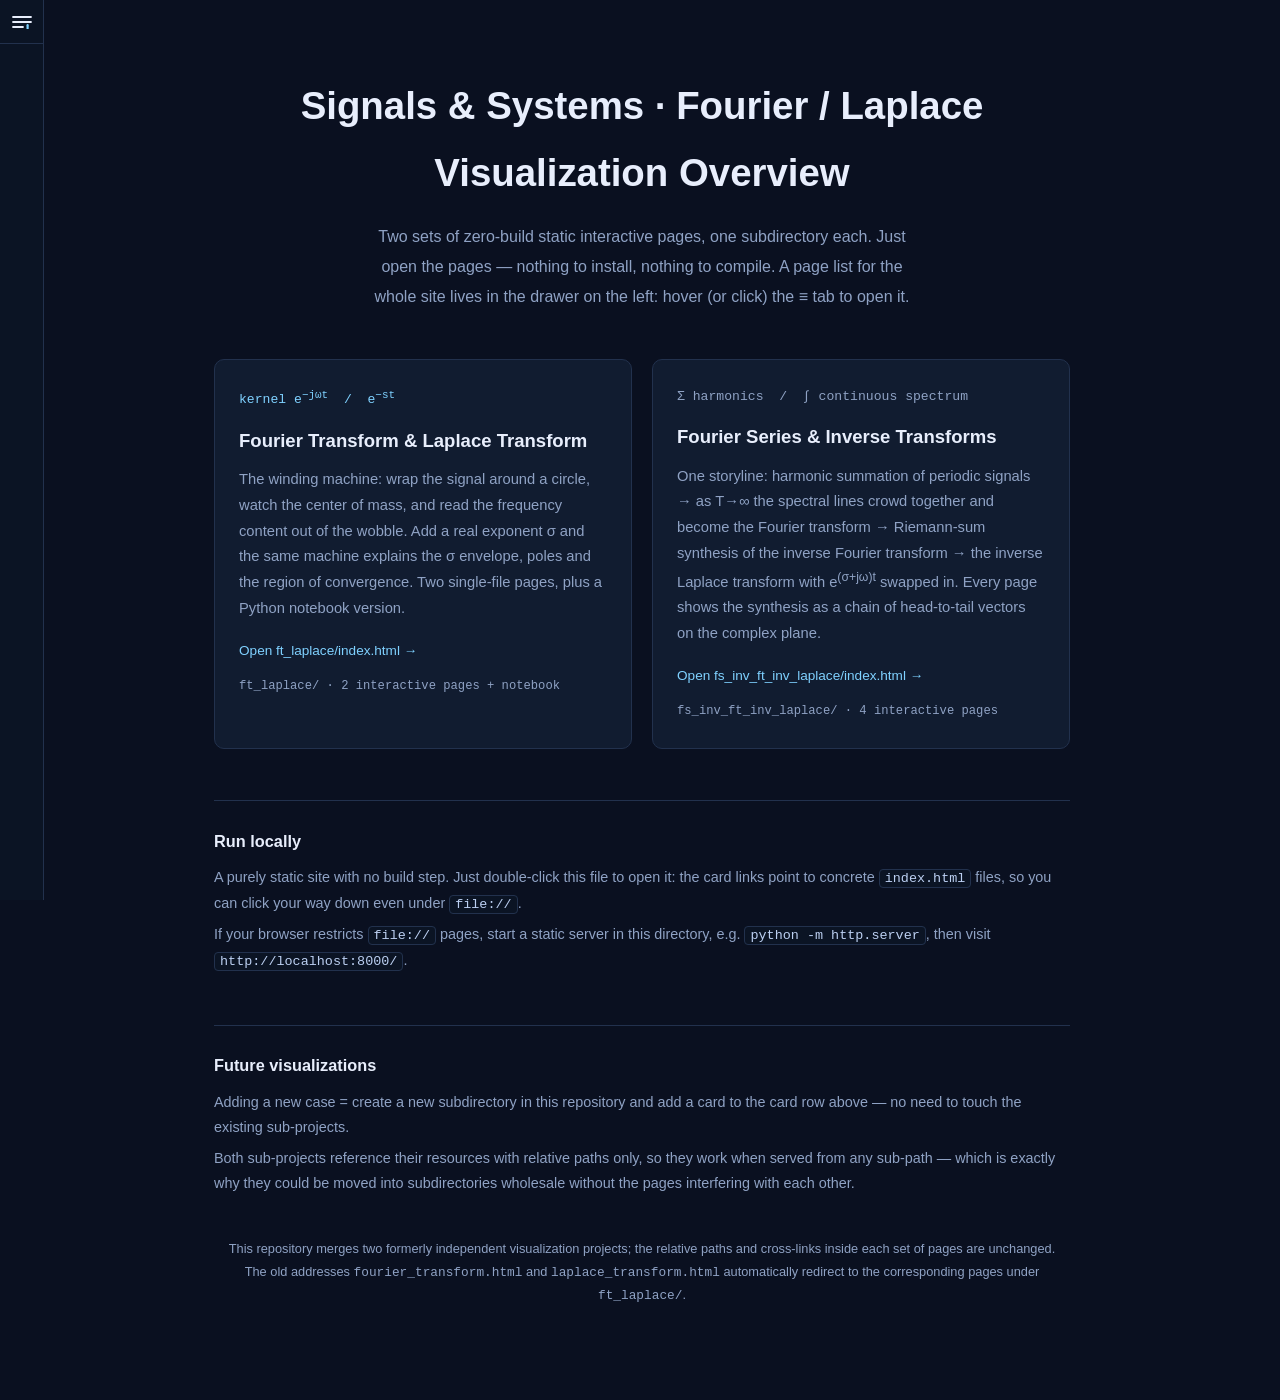
==== commit 528b742d: "add a drawer navigation to every page" ====
--- a/index.html
+++ b/index.html
@@ -80,12 +80,14 @@
   footer { margin-top: 2.6rem; text-align: center; font-size: 0.8rem; color: var(--text-faint); }
   @media (prefers-reduced-motion: reduce) { * { transition: none !important; } }
 </style>
+<link rel="stylesheet" href="assets/drawer.css">
 </head>
 <body>
 
 <h1>Signals &amp; Systems · Fourier / Laplace Visualization Overview</h1>
 <p class="lead">
   Two sets of zero-build static interactive pages, one subdirectory each. Just open the pages — nothing to install, nothing to compile.
+  A page list for the whole site lives in the drawer on the left: hover (or click) the ≡ tab to open it.
 </p>
 
 <div class="cards">
@@ -130,5 +132,6 @@
   The old addresses <code>fourier_transform.html</code> and <code>laplace_transform.html</code> automatically redirect to the corresponding pages under <code>ft_laplace/</code>.
 </footer>
 
+<script src="assets/drawer.js" defer></script>
 </body>
 </html>
--- a/assets/drawer.css
+++ b/assets/drawer.css
@@ -0,0 +1,70 @@
+/* 全站导航抽屉（Drawer）：仓库根共用一份，各页用相对路径 <link> 引用。
+   约定：类名一律 dnav-*，CSS 变量一律 --dn-*。绝不定义 :root{--bg/--panel/--accent...}——
+   两个子项目里同名的 --accent 颜色相反（子站② 是红、ft_laplace 是青），覆盖会串色。
+   z-index 取 90，低于 fs_inv_ft_inv_laplace/assets/common.css 里 .errbar 的 99，
+   错误横幅永远压在抽屉之上。
+   类名避开 tools/visual_qa/shot.js 的语义分段选择器
+   （header/main/aside/footer/section/article/.card/.canvas-box/.input-panel/.anim-controls/.stage/.panel/.sidebar），
+   否则每页截图的语义分段都会多出抽屉这一段。 */
+:root{
+  --dn-w:44px;            /* 左侧让出的宽度（单点可调） */
+  --dn-panel-w:348px;     /* 抽屉面板总宽（含左侧 44px 图标条） */
+  --dn-bg:#0b1424;
+  --dn-line:#22314d;
+  --dn-fg:#e8eefc;
+  --dn-dim:#8fa2c4;
+  --dn-accent:#7fd1ff;
+  --dn-hi:#152540;
+  --dn-mono:Consolas,"Courier New",ui-monospace,monospace;
+}
+
+/* 左侧 44px 是「让出空间」而不是浮层，所以抽屉图标永不遮挡画布与正文。
+   本文件必须插在各页自己的 <style> 之后（即 </head> 之前）才能赢下这条同优先级的规则。 */
+body{padding-left:var(--dn-w)}
+
+.dnav{
+  position:fixed; left:0; top:0; bottom:0; width:var(--dn-w); z-index:90;
+  background:var(--dn-bg); border-right:1px solid var(--dn-line);
+  font-family:"Segoe UI","Microsoft YaHei",system-ui,sans-serif; color:var(--dn-fg);
+}
+.dnav-toggle{
+  display:block; width:var(--dn-w); height:var(--dn-w); margin:0; padding:0;
+  background:transparent; border:0; border-bottom:1px solid var(--dn-line);
+  color:var(--dn-fg); cursor:pointer;
+}
+.dnav-toggle:hover,.dnav.open .dnav-toggle{background:var(--dn-hi)}
+.dnav-toggle svg{display:block; margin:0 auto}
+.dnav-bar{fill:none; stroke:currentColor; stroke-width:1.8; stroke-linecap:round}
+.dnav-dot{fill:none; stroke:var(--dn-accent); stroke-width:2.2; stroke-linecap:round}
+.dnav.open .dnav-dot{stroke-width:3}
+
+.dnav-panel{
+  --dn-pw:var(--dn-panel-w);
+  position:absolute; left:var(--dn-w); top:0; bottom:0;
+  width:calc(var(--dn-pw) - var(--dn-w));
+  background:var(--dn-bg); border-right:1px solid var(--dn-line);
+  padding:10px 0 16px; overflow-y:auto; overflow-x:hidden;
+  visibility:hidden; transform:translateX(calc(-100% - var(--dn-w) - 2px));
+  transition:transform .22s ease, visibility 0s linear .22s;
+}
+.dnav.open .dnav-panel{
+  visibility:visible; transform:none;
+  transition:transform .22s ease, visibility 0s;
+}
+.dnav-head{margin:0; padding:0 14px 8px; font-size:11px; letter-spacing:1px; text-transform:uppercase; color:var(--dn-dim)}
+.dnav-item{
+  display:block; padding:7px 14px 8px; text-decoration:none; color:var(--dn-fg);
+  border-left:2px solid transparent; border-bottom:1px solid rgba(34,49,77,.55);
+}
+.dnav-item:hover{background:var(--dn-hi)}
+.dnav-item[aria-current="page"]{background:var(--dn-hi); border-left-color:var(--dn-accent)}
+.dnav-item-name{display:block; font-size:13px; line-height:1.35}
+.dnav-item-path{display:block; font-family:var(--dn-mono); font-size:11px; line-height:1.45; color:var(--dn-dim); word-break:break-all}
+.dnav-item[aria-current="page"] .dnav-item-path{color:#bcd0f2}
+.dnav-group{border-top:1px solid var(--dn-line)}
+.dnav-group .dnav-item-name{font-weight:600; color:var(--dn-accent)}
+.dnav-tag{display:block; font-size:10.5px; color:var(--dn-dim)}
+.dnav-toggle:focus-visible,.dnav-item:focus-visible{outline:2px solid var(--dn-accent); outline-offset:2px}
+
+@media (prefers-reduced-motion: reduce){ .dnav-panel{transition:none} }
+@media (max-width:900px){ .dnav-panel{--dn-pw:min(var(--dn-panel-w),92vw)} }
